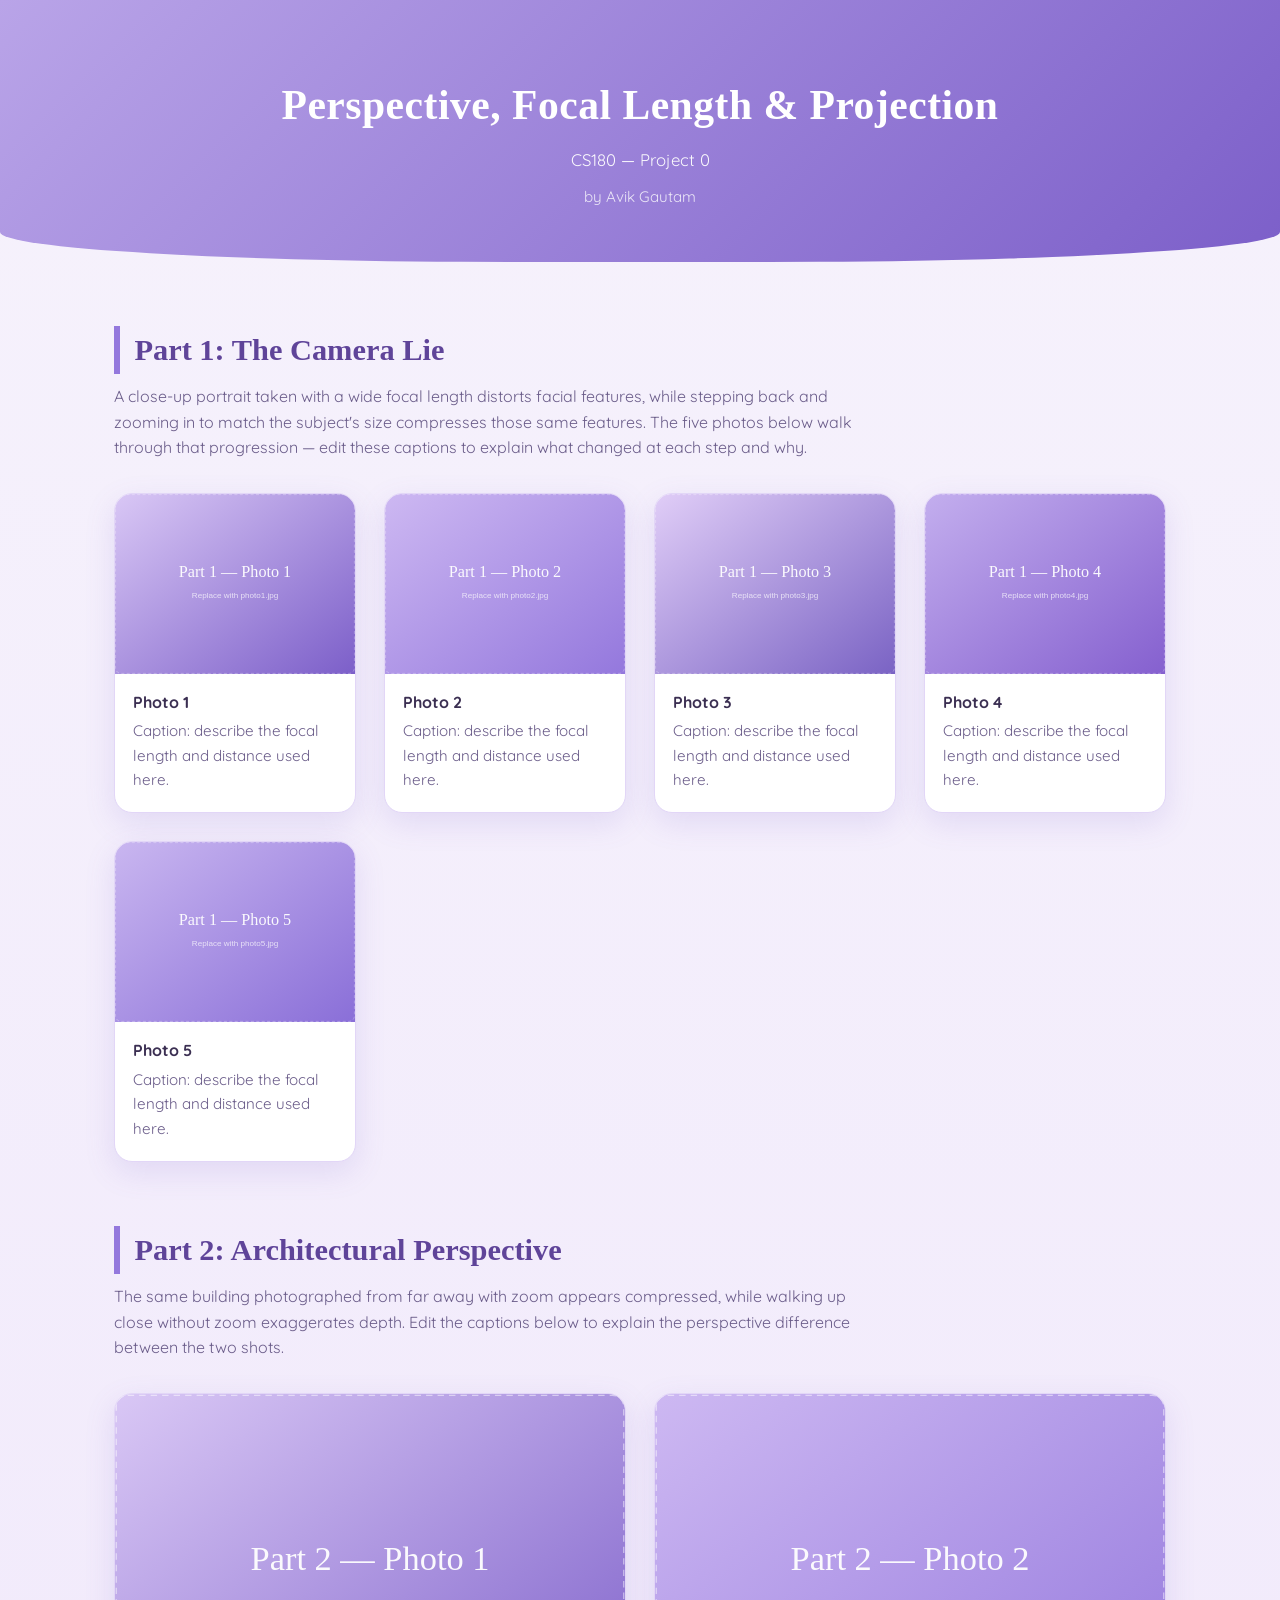
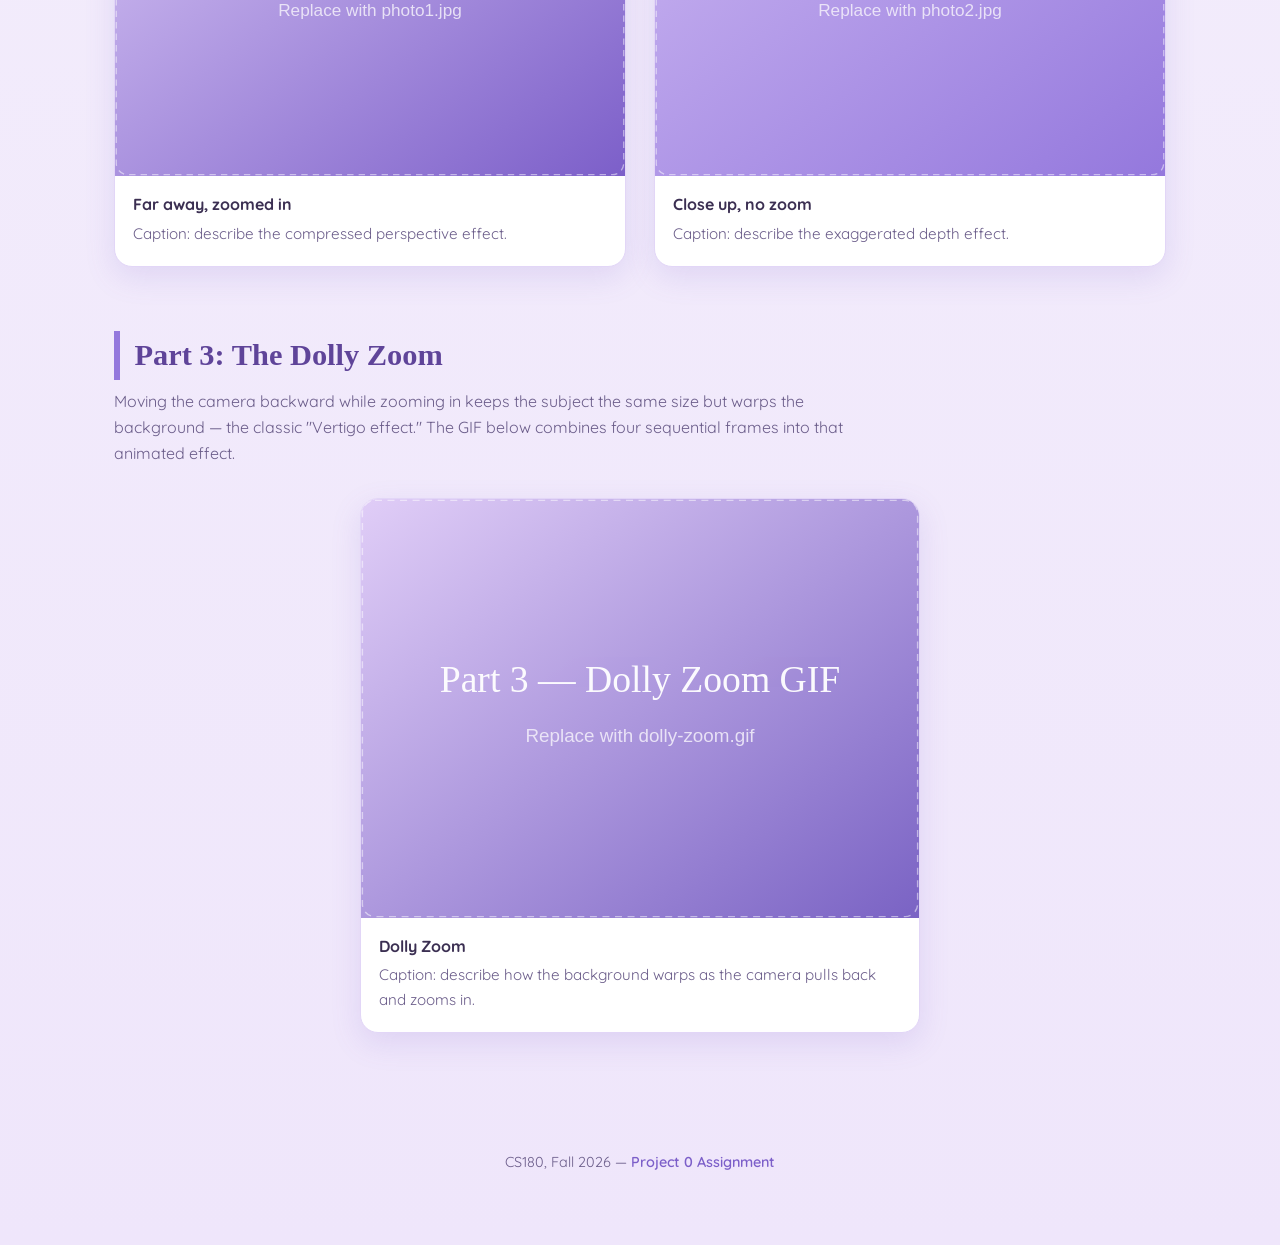
==== index.html @ c2c91c95 "Add CS180 Project 0 site with lavender-themed layout Builds the Project 0 page (selfie comparison, a" ====
<!DOCTYPE html>
<html lang="en">
<head>
  <meta charset="UTF-8" />
  <meta name="viewport" content="width=device-width, initial-scale=1.0" />
  <title>CS180 Project 0 — Perspective &amp; Camera Effects</title>
  <link rel="preconnect" href="https://fonts.googleapis.com" />
  <link rel="preconnect" href="https://fonts.gstatic.com" crossorigin />
  <link href="https://fonts.googleapis.com/css2?family=Quicksand:wght@400;500;600;700&display=swap" rel="stylesheet" />
  <link rel="stylesheet" href="css/style.css" />
</head>
<body>

  <header class="site-header">
    <h1>Perspective, Focal Length &amp; Projection</h1>
    <p>CS180 — Project 0</p>
    <p class="byline">by Avik Gautam</p>
  </header>

  <main>

    <section class="part-section" id="part1">
      <h2>Part 1: The Camera Lie</h2>
      <p class="part-intro">
        A close-up portrait taken with a wide focal length distorts facial features,
        while stepping back and zooming in to match the subject's size compresses
        those same features. The five photos below walk through that progression —
        edit these captions to explain what changed at each step and why.
      </p>
      <div class="gallery">
        <figure>
          <img src="images/part1/photo1.svg" alt="Part 1 photo 1 placeholder" />
          <figcaption><strong>Photo 1</strong>Caption: describe the focal length and distance used here.</figcaption>
        </figure>
        <figure>
          <img src="images/part1/photo2.svg" alt="Part 1 photo 2 placeholder" />
          <figcaption><strong>Photo 2</strong>Caption: describe the focal length and distance used here.</figcaption>
        </figure>
        <figure>
          <img src="images/part1/photo3.svg" alt="Part 1 photo 3 placeholder" />
          <figcaption><strong>Photo 3</strong>Caption: describe the focal length and distance used here.</figcaption>
        </figure>
        <figure>
          <img src="images/part1/photo4.svg" alt="Part 1 photo 4 placeholder" />
          <figcaption><strong>Photo 4</strong>Caption: describe the focal length and distance used here.</figcaption>
        </figure>
        <figure>
          <img src="images/part1/photo5.svg" alt="Part 1 photo 5 placeholder" />
          <figcaption><strong>Photo 5</strong>Caption: describe the focal length and distance used here.</figcaption>
        </figure>
      </div>
    </section>

    <section class="part-section" id="part2">
      <h2>Part 2: Architectural Perspective</h2>
      <p class="part-intro">
        The same building photographed from far away with zoom appears compressed,
        while walking up close without zoom exaggerates depth. Edit the captions
        below to explain the perspective difference between the two shots.
      </p>
      <div class="gallery two-up">
        <figure>
          <img src="images/part2/photo1.svg" alt="Part 2 photo 1 placeholder" />
          <figcaption><strong>Far away, zoomed in</strong>Caption: describe the compressed perspective effect.</figcaption>
        </figure>
        <figure>
          <img src="images/part2/photo2.svg" alt="Part 2 photo 2 placeholder" />
          <figcaption><strong>Close up, no zoom</strong>Caption: describe the exaggerated depth effect.</figcaption>
        </figure>
      </div>
    </section>

    <section class="part-section" id="part3">
      <h2>Part 3: The Dolly Zoom</h2>
      <p class="part-intro">
        Moving the camera backward while zooming in keeps the subject the same
        size but warps the background — the classic "Vertigo effect." The GIF
        below combines four sequential frames into that animated effect.
      </p>
      <div class="gallery single">
        <figure>
          <img src="images/part3/dolly-zoom-placeholder.svg" alt="Part 3 dolly zoom GIF placeholder" />
          <figcaption><strong>Dolly Zoom</strong>Caption: describe how the background warps as the camera pulls back and zooms in.</figcaption>
        </figure>
      </div>
    </section>

  </main>

  <footer class="site-footer">
    <p>CS180, Fall 2026 — <a href="https://cal-cs180.github.io/fa26/hw/proj0/index.html">Project 0 Assignment</a></p>
  </footer>

</body>
</html>
---- css/style.css ----
:root {
  --bg: #f6f2fc;
  --bg-alt: #efe6fb;
  --card: #ffffff;
  --ink: #3b2f52;
  --ink-soft: #6b5d8a;
  --lavender: #b9a4e8;
  --lavender-deep: #7c5fc9;
  --lavender-darker: #5f4499;
  --accent: #9478dd;
  --border: #e2d6f7;
  --shadow: 0 10px 30px rgba(124, 95, 201, 0.15);
}

* {
  box-sizing: border-box;
}

body {
  margin: 0;
  font-family: "Quicksand", "Trebuchet MS", sans-serif;
  color: var(--ink);
  background: linear-gradient(180deg, var(--bg) 0%, var(--bg-alt) 100%);
  line-height: 1.6;
}

.site-header {
  text-align: center;
  padding: 4.5rem 1.5rem 3rem;
  background: linear-gradient(135deg, var(--lavender) 0%, var(--lavender-deep) 100%);
  color: #fff;
  border-bottom-left-radius: 40% 30px;
  border-bottom-right-radius: 40% 30px;
}

.site-header h1 {
  font-family: "Georgia", serif;
  font-size: 2.6rem;
  margin: 0 0 0.5rem;
  letter-spacing: 0.5px;
}

.site-header p {
  margin: 0.25rem 0;
  font-size: 1.05rem;
  opacity: 0.95;
}

.site-header .byline {
  font-size: 0.95rem;
  opacity: 0.8;
  margin-top: 0.75rem;
}

main {
  max-width: 1100px;
  margin: 0 auto;
  padding: 0 1.5rem;
}

.part-section {
  margin: 4rem 0;
}

.part-section h2 {
  font-family: "Georgia", serif;
  font-size: 1.9rem;
  color: var(--lavender-darker);
  border-left: 6px solid var(--accent);
  padding-left: 0.9rem;
  margin-bottom: 0.4rem;
}

.part-intro {
  color: var(--ink-soft);
  max-width: 75ch;
  margin: 0.6rem 0 2rem;
}

.gallery {
  display: grid;
  grid-template-columns: repeat(auto-fit, minmax(240px, 1fr));
  gap: 1.75rem;
}

.gallery.two-up {
  grid-template-columns: repeat(2, 1fr);
}

.gallery.single {
  grid-template-columns: minmax(260px, 560px);
  justify-content: center;
}

figure {
  margin: 0;
  background: var(--card);
  border: 1px solid var(--border);
  border-radius: 18px;
  overflow: hidden;
  box-shadow: var(--shadow);
  transition: transform 0.25s ease, box-shadow 0.25s ease;
}

figure:hover {
  transform: translateY(-6px);
  box-shadow: 0 16px 34px rgba(124, 95, 201, 0.25);
}

figure img {
  display: block;
  width: 100%;
  aspect-ratio: 4 / 3;
  object-fit: cover;
  background: var(--bg-alt);
}

figcaption {
  padding: 1rem 1.1rem 1.25rem;
  font-size: 0.95rem;
  color: var(--ink-soft);
}

figcaption strong {
  display: block;
  color: var(--ink);
  font-size: 1rem;
  margin-bottom: 0.25rem;
}

.site-footer {
  text-align: center;
  padding: 2.5rem 1.5rem 3.5rem;
  color: var(--ink-soft);
  font-size: 0.9rem;
}

.site-footer a {
  color: var(--lavender-deep);
  font-weight: 600;
  text-decoration: none;
}

.site-footer a:hover {
  text-decoration: underline;
}

@media (max-width: 640px) {
  .gallery.two-up {
    grid-template-columns: 1fr;
  }
  .site-header h1 {
    font-size: 2rem;
  }
}
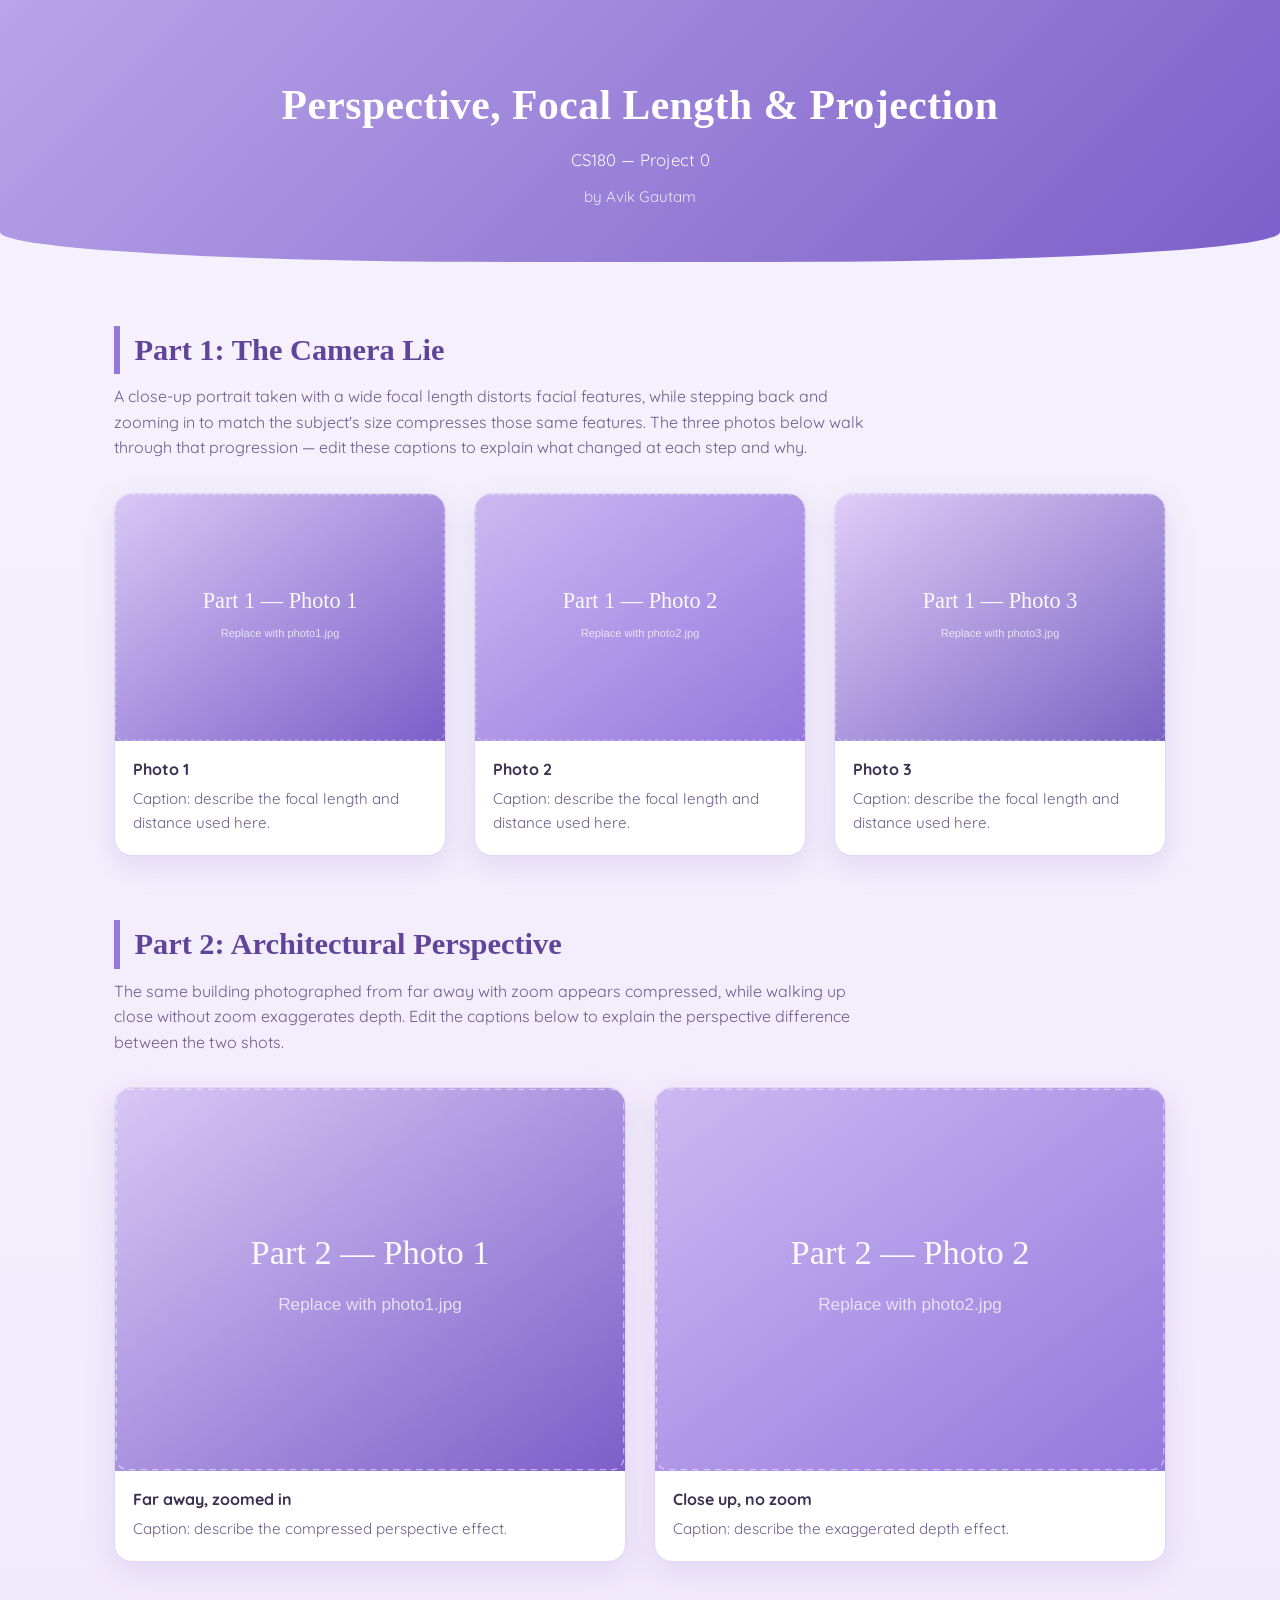
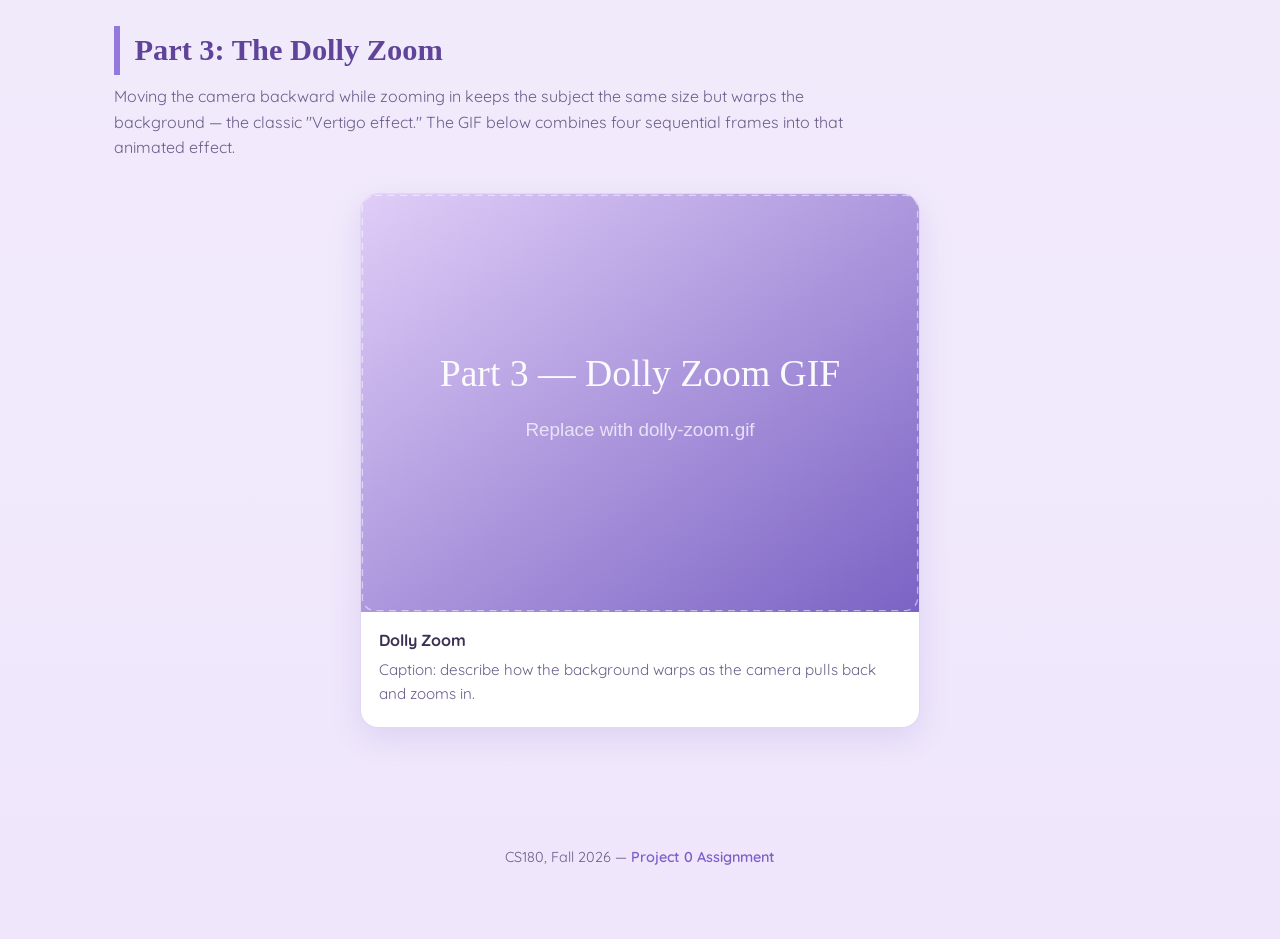
==== commit 7a474990: "Reduce Part 1 to 3 photos Co-Authored-By: Claude Sonnet 5 <noreply@anthropic.com> Claude-Session: ht" ====
--- a/index.html
+++ b/index.html
@@ -24,7 +24,7 @@
       <p class="part-intro">
         A close-up portrait taken with a wide focal length distorts facial features,
         while stepping back and zooming in to match the subject's size compresses
-        those same features. The five photos below walk through that progression —
+        those same features. The three photos below walk through that progression —
         edit these captions to explain what changed at each step and why.
       </p>
       <div class="gallery">
@@ -39,14 +39,6 @@
         <figure>
           <img src="images/part1/photo3.svg" alt="Part 1 photo 3 placeholder" />
           <figcaption><strong>Photo 3</strong>Caption: describe the focal length and distance used here.</figcaption>
-        </figure>
-        <figure>
-          <img src="images/part1/photo4.svg" alt="Part 1 photo 4 placeholder" />
-          <figcaption><strong>Photo 4</strong>Caption: describe the focal length and distance used here.</figcaption>
-        </figure>
-        <figure>
-          <img src="images/part1/photo5.svg" alt="Part 1 photo 5 placeholder" />
-          <figcaption><strong>Photo 5</strong>Caption: describe the focal length and distance used here.</figcaption>
         </figure>
       </div>
     </section>
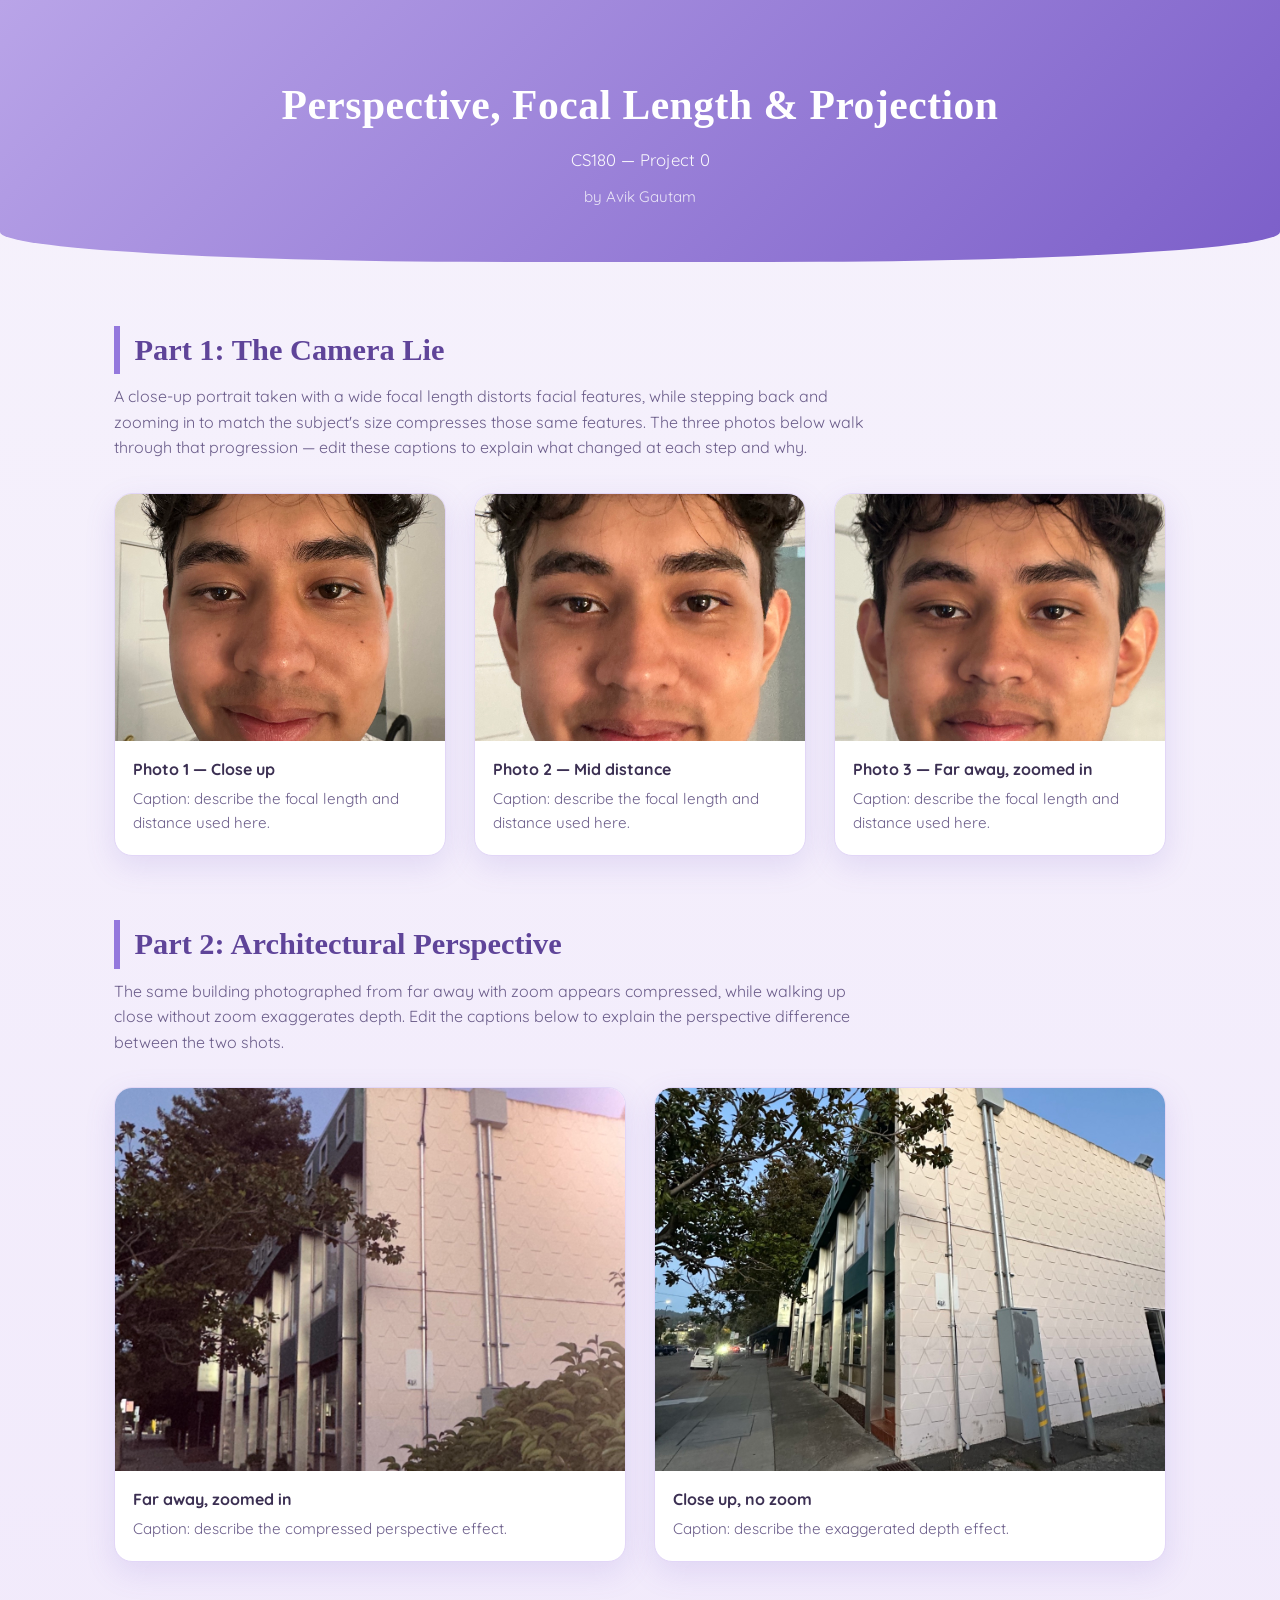
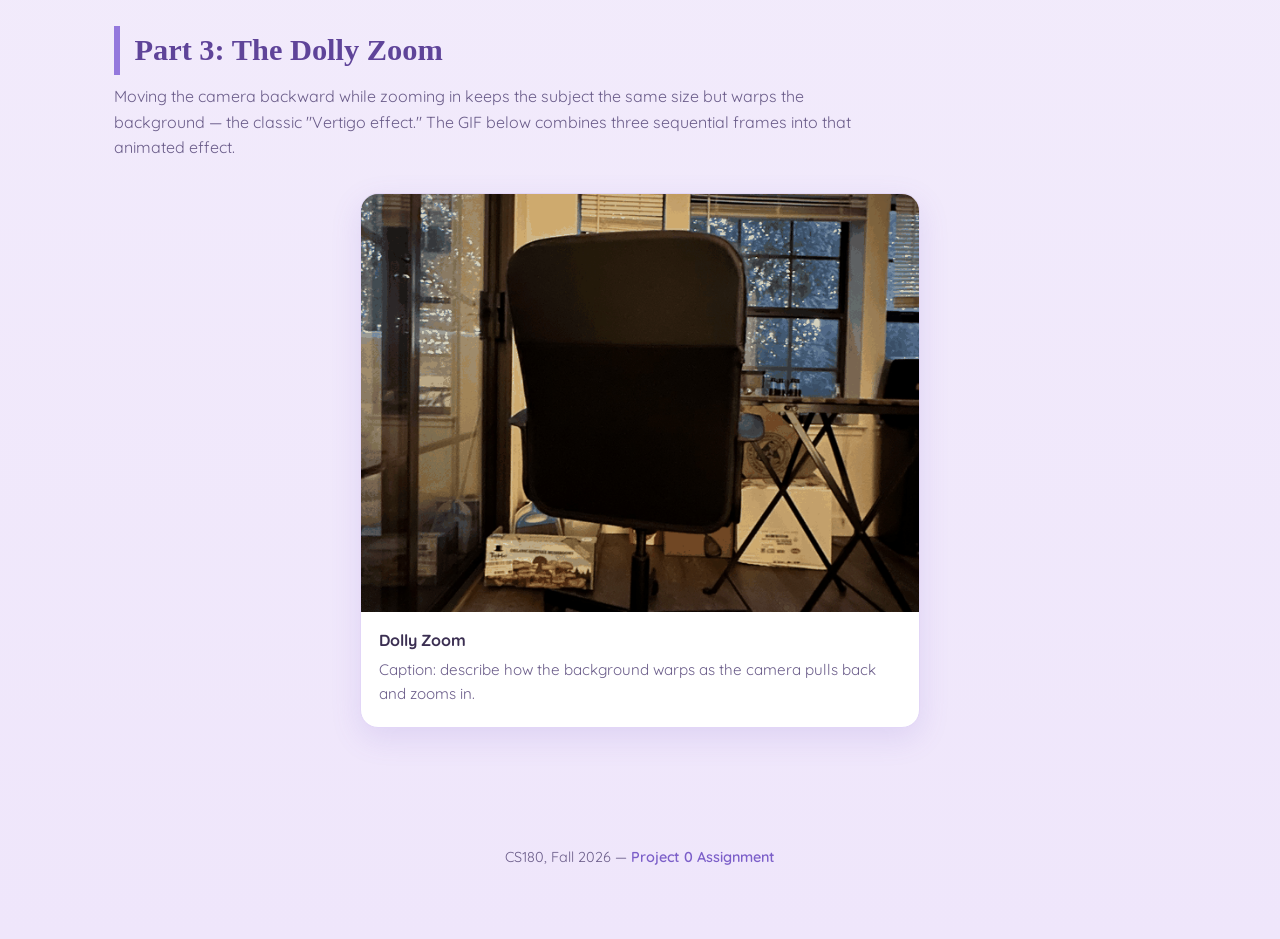
==== commit 12703ce6: "Replace placeholders with real photos and dolly-zoom GIF Photos converted from iPhone HEIC via sips " ====
--- a/index.html
+++ b/index.html
@@ -29,16 +29,16 @@
       </p>
       <div class="gallery">
         <figure>
-          <img src="images/part1/photo1.svg" alt="Part 1 photo 1 placeholder" />
-          <figcaption><strong>Photo 1</strong>Caption: describe the focal length and distance used here.</figcaption>
+          <img src="images/part1/photo1.jpg" alt="Close-up selfie-style portrait" />
+          <figcaption><strong>Photo 1 — Close up</strong>Caption: describe the focal length and distance used here.</figcaption>
         </figure>
         <figure>
-          <img src="images/part1/photo2.svg" alt="Part 1 photo 2 placeholder" />
-          <figcaption><strong>Photo 2</strong>Caption: describe the focal length and distance used here.</figcaption>
+          <img src="images/part1/photo2.jpg" alt="Mid-distance portrait" />
+          <figcaption><strong>Photo 2 — Mid distance</strong>Caption: describe the focal length and distance used here.</figcaption>
         </figure>
         <figure>
-          <img src="images/part1/photo3.svg" alt="Part 1 photo 3 placeholder" />
-          <figcaption><strong>Photo 3</strong>Caption: describe the focal length and distance used here.</figcaption>
+          <img src="images/part1/photo3.jpg" alt="Far portrait, zoomed in to match subject size" />
+          <figcaption><strong>Photo 3 — Far away, zoomed in</strong>Caption: describe the focal length and distance used here.</figcaption>
         </figure>
       </div>
     </section>
@@ -52,11 +52,11 @@
       </p>
       <div class="gallery two-up">
         <figure>
-          <img src="images/part2/photo1.svg" alt="Part 2 photo 1 placeholder" />
+          <img src="images/part2/photo1.jpg" alt="Building photographed from far away with zoom" />
           <figcaption><strong>Far away, zoomed in</strong>Caption: describe the compressed perspective effect.</figcaption>
         </figure>
         <figure>
-          <img src="images/part2/photo2.svg" alt="Part 2 photo 2 placeholder" />
+          <img src="images/part2/photo2.jpg" alt="Building photographed up close without zoom" />
           <figcaption><strong>Close up, no zoom</strong>Caption: describe the exaggerated depth effect.</figcaption>
         </figure>
       </div>
@@ -67,11 +67,11 @@
       <p class="part-intro">
         Moving the camera backward while zooming in keeps the subject the same
         size but warps the background — the classic "Vertigo effect." The GIF
-        below combines four sequential frames into that animated effect.
+        below combines three sequential frames into that animated effect.
       </p>
       <div class="gallery single">
         <figure>
-          <img src="images/part3/dolly-zoom-placeholder.svg" alt="Part 3 dolly zoom GIF placeholder" />
+          <img src="images/part3/dolly-zoom.gif" alt="Animated dolly zoom effect on subject" />
           <figcaption><strong>Dolly Zoom</strong>Caption: describe how the background warps as the camera pulls back and zooms in.</figcaption>
         </figure>
       </div>
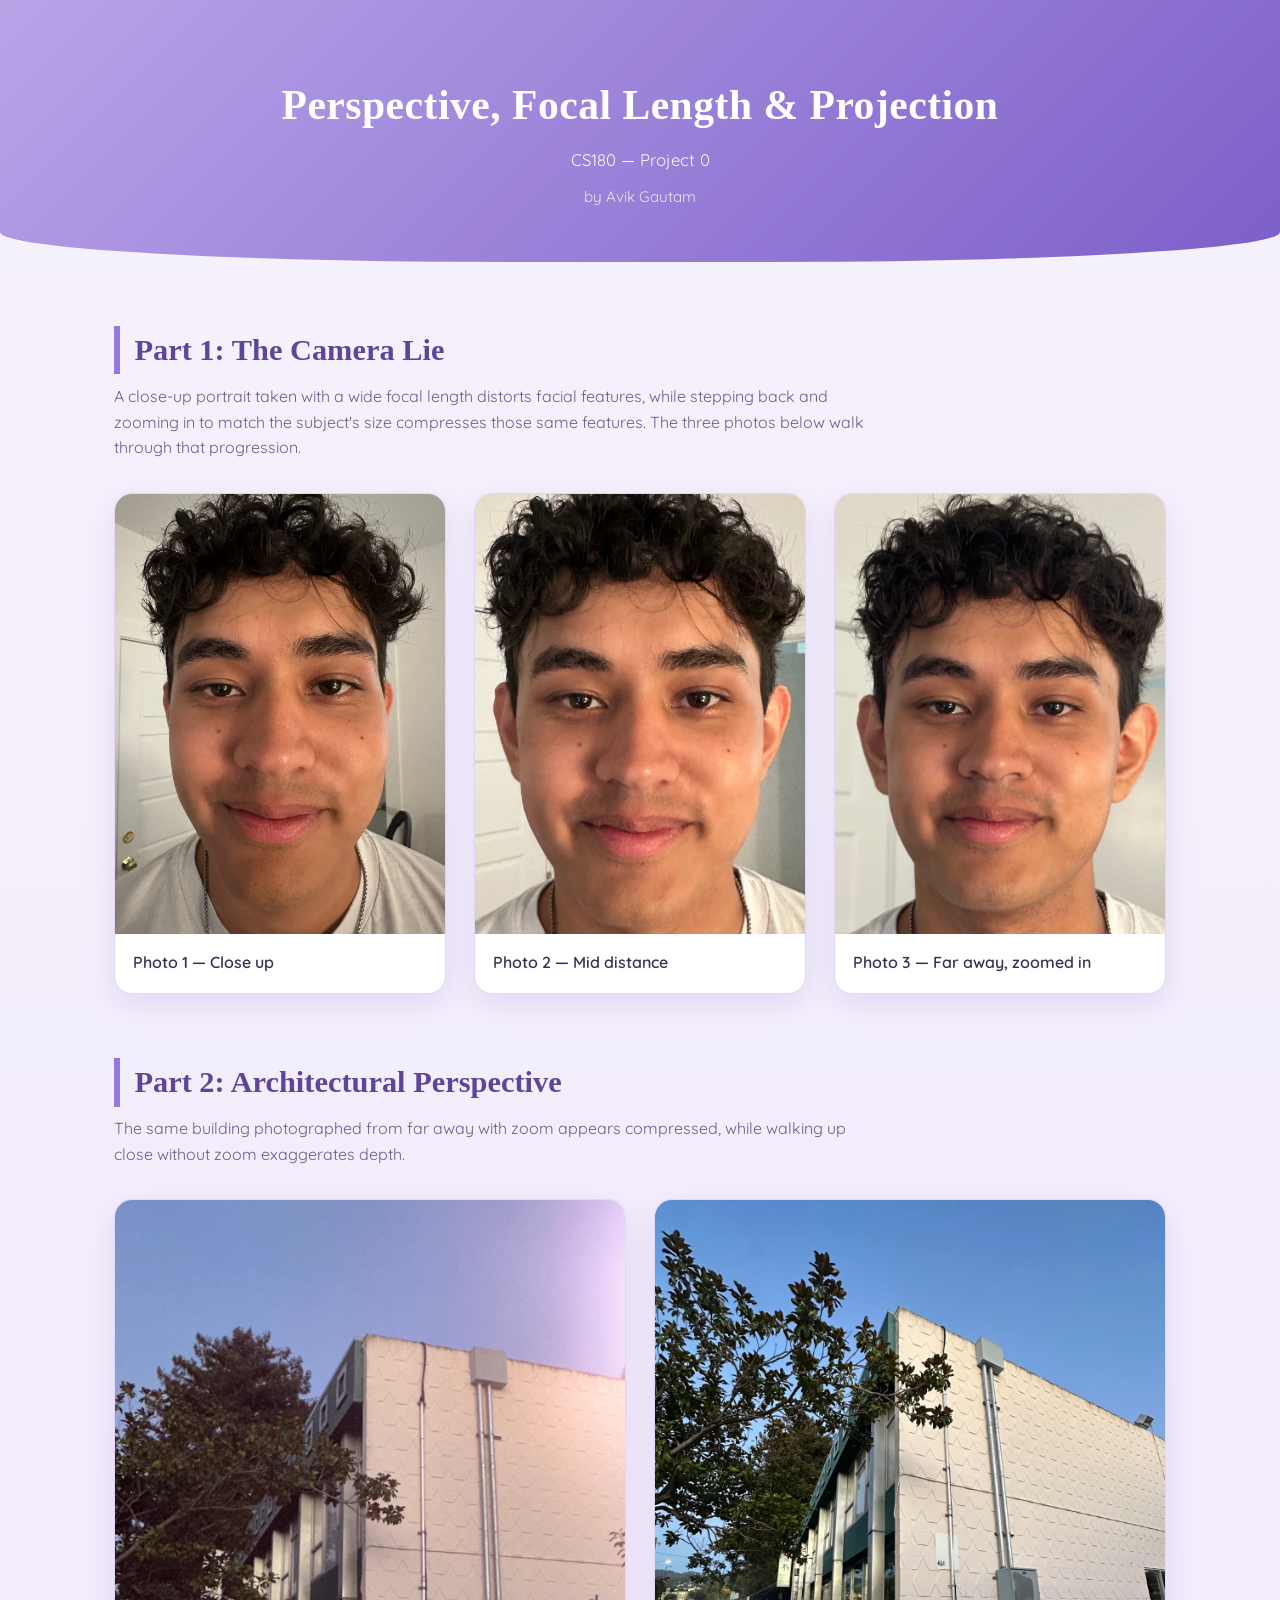
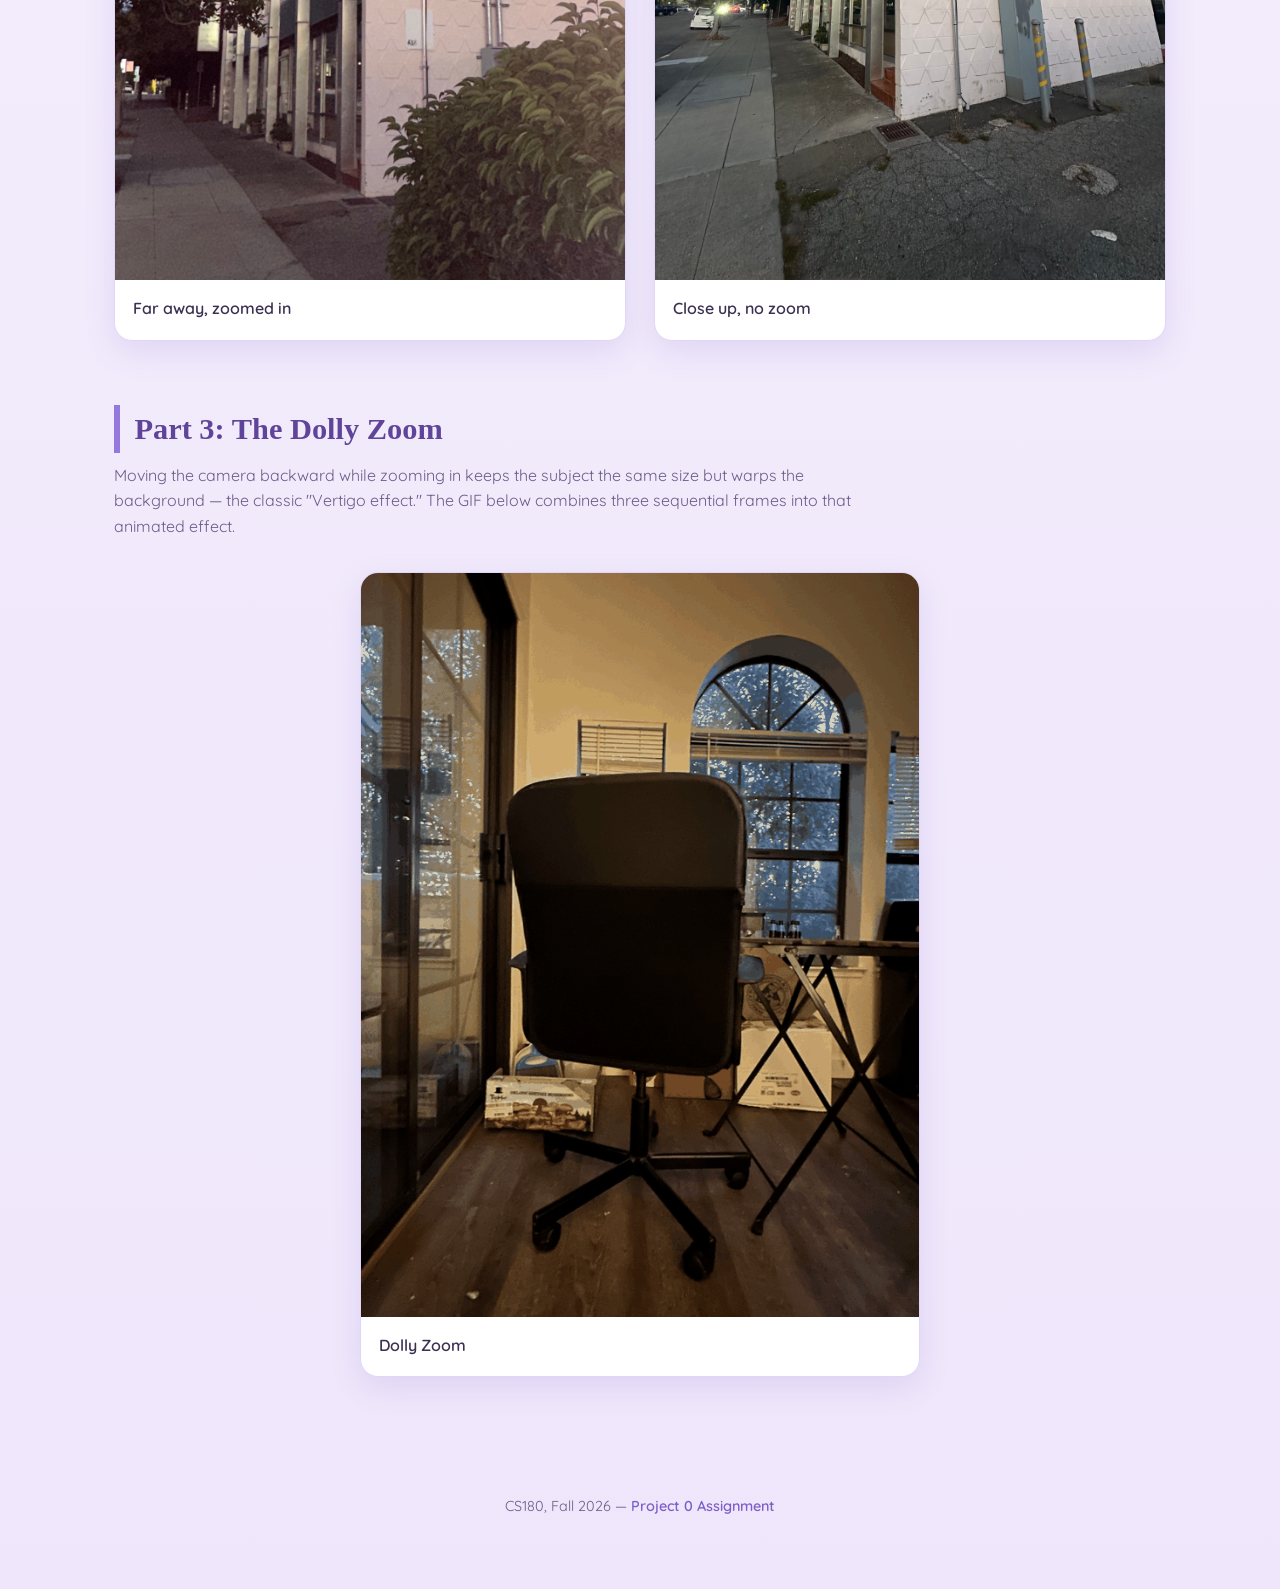
==== commit ab77980c: "Simplify captions to titles and fix photo aspect ratio Photo boxes were forcing a 4:3 landscape crop" ====
--- a/index.html
+++ b/index.html
@@ -24,21 +24,20 @@
       <p class="part-intro">
         A close-up portrait taken with a wide focal length distorts facial features,
         while stepping back and zooming in to match the subject's size compresses
-        those same features. The three photos below walk through that progression —
-        edit these captions to explain what changed at each step and why.
+        those same features. The three photos below walk through that progression.
       </p>
       <div class="gallery">
         <figure>
           <img src="images/part1/photo1.jpg" alt="Close-up selfie-style portrait" />
-          <figcaption><strong>Photo 1 — Close up</strong>Caption: describe the focal length and distance used here.</figcaption>
+          <figcaption>Photo 1 — Close up</figcaption>
         </figure>
         <figure>
           <img src="images/part1/photo2.jpg" alt="Mid-distance portrait" />
-          <figcaption><strong>Photo 2 — Mid distance</strong>Caption: describe the focal length and distance used here.</figcaption>
+          <figcaption>Photo 2 — Mid distance</figcaption>
         </figure>
         <figure>
           <img src="images/part1/photo3.jpg" alt="Far portrait, zoomed in to match subject size" />
-          <figcaption><strong>Photo 3 — Far away, zoomed in</strong>Caption: describe the focal length and distance used here.</figcaption>
+          <figcaption>Photo 3 — Far away, zoomed in</figcaption>
         </figure>
       </div>
     </section>
@@ -47,17 +46,16 @@
       <h2>Part 2: Architectural Perspective</h2>
       <p class="part-intro">
         The same building photographed from far away with zoom appears compressed,
-        while walking up close without zoom exaggerates depth. Edit the captions
-        below to explain the perspective difference between the two shots.
+        while walking up close without zoom exaggerates depth.
       </p>
       <div class="gallery two-up">
         <figure>
           <img src="images/part2/photo1.jpg" alt="Building photographed from far away with zoom" />
-          <figcaption><strong>Far away, zoomed in</strong>Caption: describe the compressed perspective effect.</figcaption>
+          <figcaption>Far away, zoomed in</figcaption>
         </figure>
         <figure>
           <img src="images/part2/photo2.jpg" alt="Building photographed up close without zoom" />
-          <figcaption><strong>Close up, no zoom</strong>Caption: describe the exaggerated depth effect.</figcaption>
+          <figcaption>Close up, no zoom</figcaption>
         </figure>
       </div>
     </section>
@@ -72,7 +70,7 @@
       <div class="gallery single">
         <figure>
           <img src="images/part3/dolly-zoom.gif" alt="Animated dolly zoom effect on subject" />
-          <figcaption><strong>Dolly Zoom</strong>Caption: describe how the background warps as the camera pulls back and zooms in.</figcaption>
+          <figcaption>Dolly Zoom</figcaption>
         </figure>
       </div>
     </section>
--- a/css/style.css
+++ b/css/style.css
@@ -110,22 +110,16 @@
 figure img {
   display: block;
   width: 100%;
-  aspect-ratio: 4 / 3;
+  aspect-ratio: 3 / 4;
   object-fit: cover;
   background: var(--bg-alt);
 }
 
 figcaption {
-  padding: 1rem 1.1rem 1.25rem;
-  font-size: 0.95rem;
-  color: var(--ink-soft);
-}
-
-figcaption strong {
-  display: block;
+  padding: 1rem 1.1rem 1.1rem;
+  font-size: 1rem;
+  font-weight: 600;
   color: var(--ink);
-  font-size: 1rem;
-  margin-bottom: 0.25rem;
 }
 
 .site-footer {
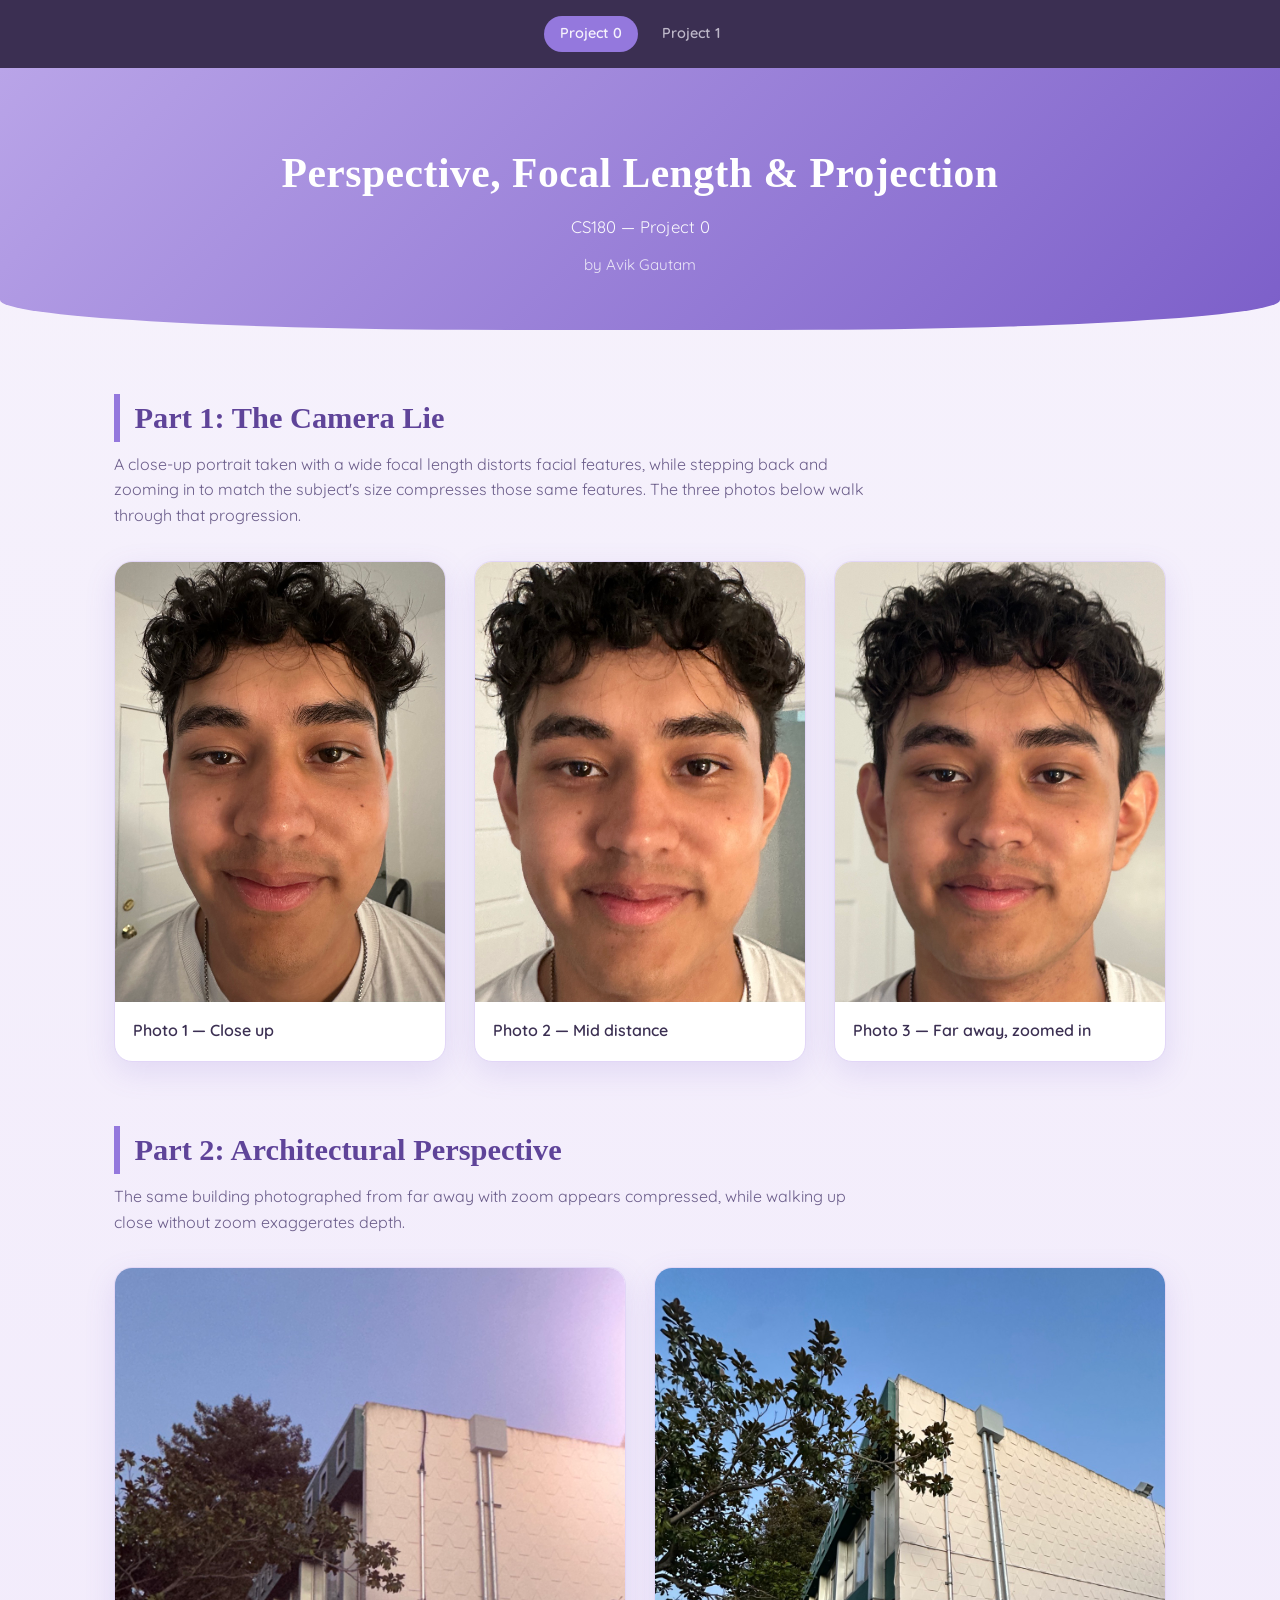
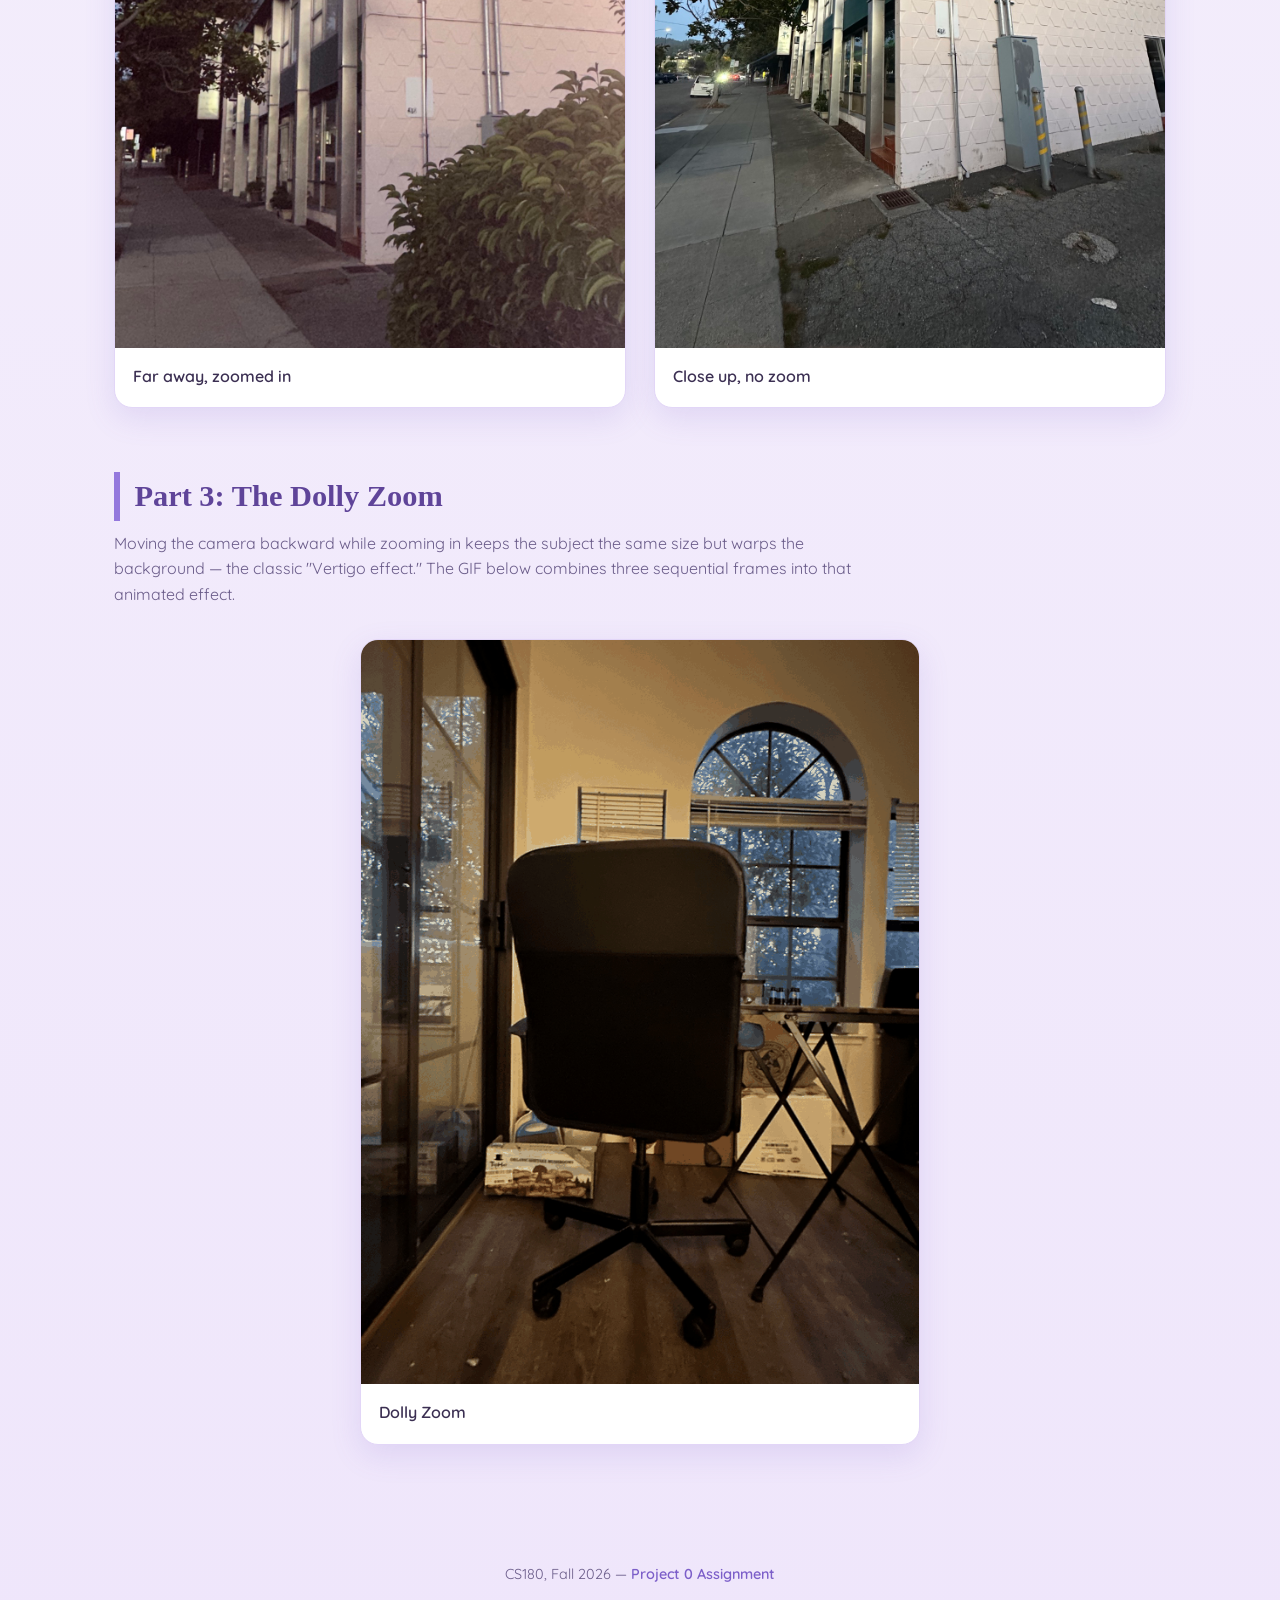
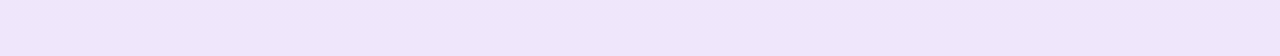
==== commit fbb8c62a: "Project 1 code done" ====
--- a/index.html
+++ b/index.html
@@ -7,9 +7,14 @@
   <link rel="preconnect" href="https://fonts.googleapis.com" />
   <link rel="preconnect" href="https://fonts.gstatic.com" crossorigin />
   <link href="https://fonts.googleapis.com/css2?family=Quicksand:wght@400;500;600;700&display=swap" rel="stylesheet" />
-  <link rel="stylesheet" href="css/style.css" />
+  <link rel="stylesheet" href="css/style.css?v=3" />
 </head>
 <body>
+
+  <nav class="site-nav">
+    <a href="index.html" class="current">Project 0</a>
+    <a href="proj1/index.html">Project 1</a>
+  </nav>
 
   <header class="site-header">
     <h1>Perspective, Focal Length &amp; Projection</h1>
--- a/css/style.css
+++ b/css/style.css
@@ -24,6 +24,36 @@
   line-height: 1.6;
 }
 
+.site-nav {
+  display: flex;
+  justify-content: center;
+  gap: 0.5rem;
+  flex-wrap: wrap;
+  padding: 1rem 1.5rem;
+  background: var(--ink);
+}
+
+.site-nav a {
+  color: #f6f2fc;
+  text-decoration: none;
+  font-weight: 600;
+  font-size: 0.9rem;
+  padding: 0.4rem 1rem;
+  border-radius: 999px;
+  opacity: 0.7;
+  transition: opacity 0.2s ease, background 0.2s ease;
+}
+
+.site-nav a:hover {
+  opacity: 1;
+  background: rgba(246, 242, 252, 0.1);
+}
+
+.site-nav a.current {
+  opacity: 1;
+  background: var(--accent);
+}
+
 .site-header {
   text-align: center;
   padding: 4.5rem 1.5rem 3rem;
@@ -147,3 +177,65 @@
     font-size: 2rem;
   }
 }
+
+/* --- proj1: full (uncropped) result images, offsets table, code blocks --- */
+
+.gallery.full-image img {
+  aspect-ratio: auto;
+  object-fit: contain;
+}
+
+.gallery.three-up {
+  grid-template-columns: repeat(3, 1fr);
+}
+
+table.offsets {
+  width: 100%;
+  border-collapse: collapse;
+  margin: 1.5rem 0 2.5rem;
+  background: var(--card);
+  border: 1px solid var(--border);
+  border-radius: 12px;
+  overflow: hidden;
+  box-shadow: var(--shadow);
+}
+
+table.offsets th,
+table.offsets td {
+  padding: 0.7rem 1rem;
+  text-align: left;
+  border-bottom: 1px solid var(--border);
+}
+
+table.offsets th {
+  background: var(--bg-alt);
+  color: var(--lavender-darker);
+  font-weight: 700;
+}
+
+table.offsets tr:last-child td {
+  border-bottom: none;
+}
+
+pre.code-block {
+  background: var(--ink);
+  color: #f6f2fc;
+  padding: 1.2rem 1.4rem;
+  border-radius: 14px;
+  overflow-x: auto;
+  font-size: 0.85rem;
+  line-height: 1.5;
+  box-shadow: var(--shadow);
+}
+
+.todo-note {
+  color: var(--accent);
+  font-style: italic;
+  font-size: 0.9rem;
+}
+
+@media (max-width: 640px) {
+  .gallery.three-up {
+    grid-template-columns: 1fr;
+  }
+}
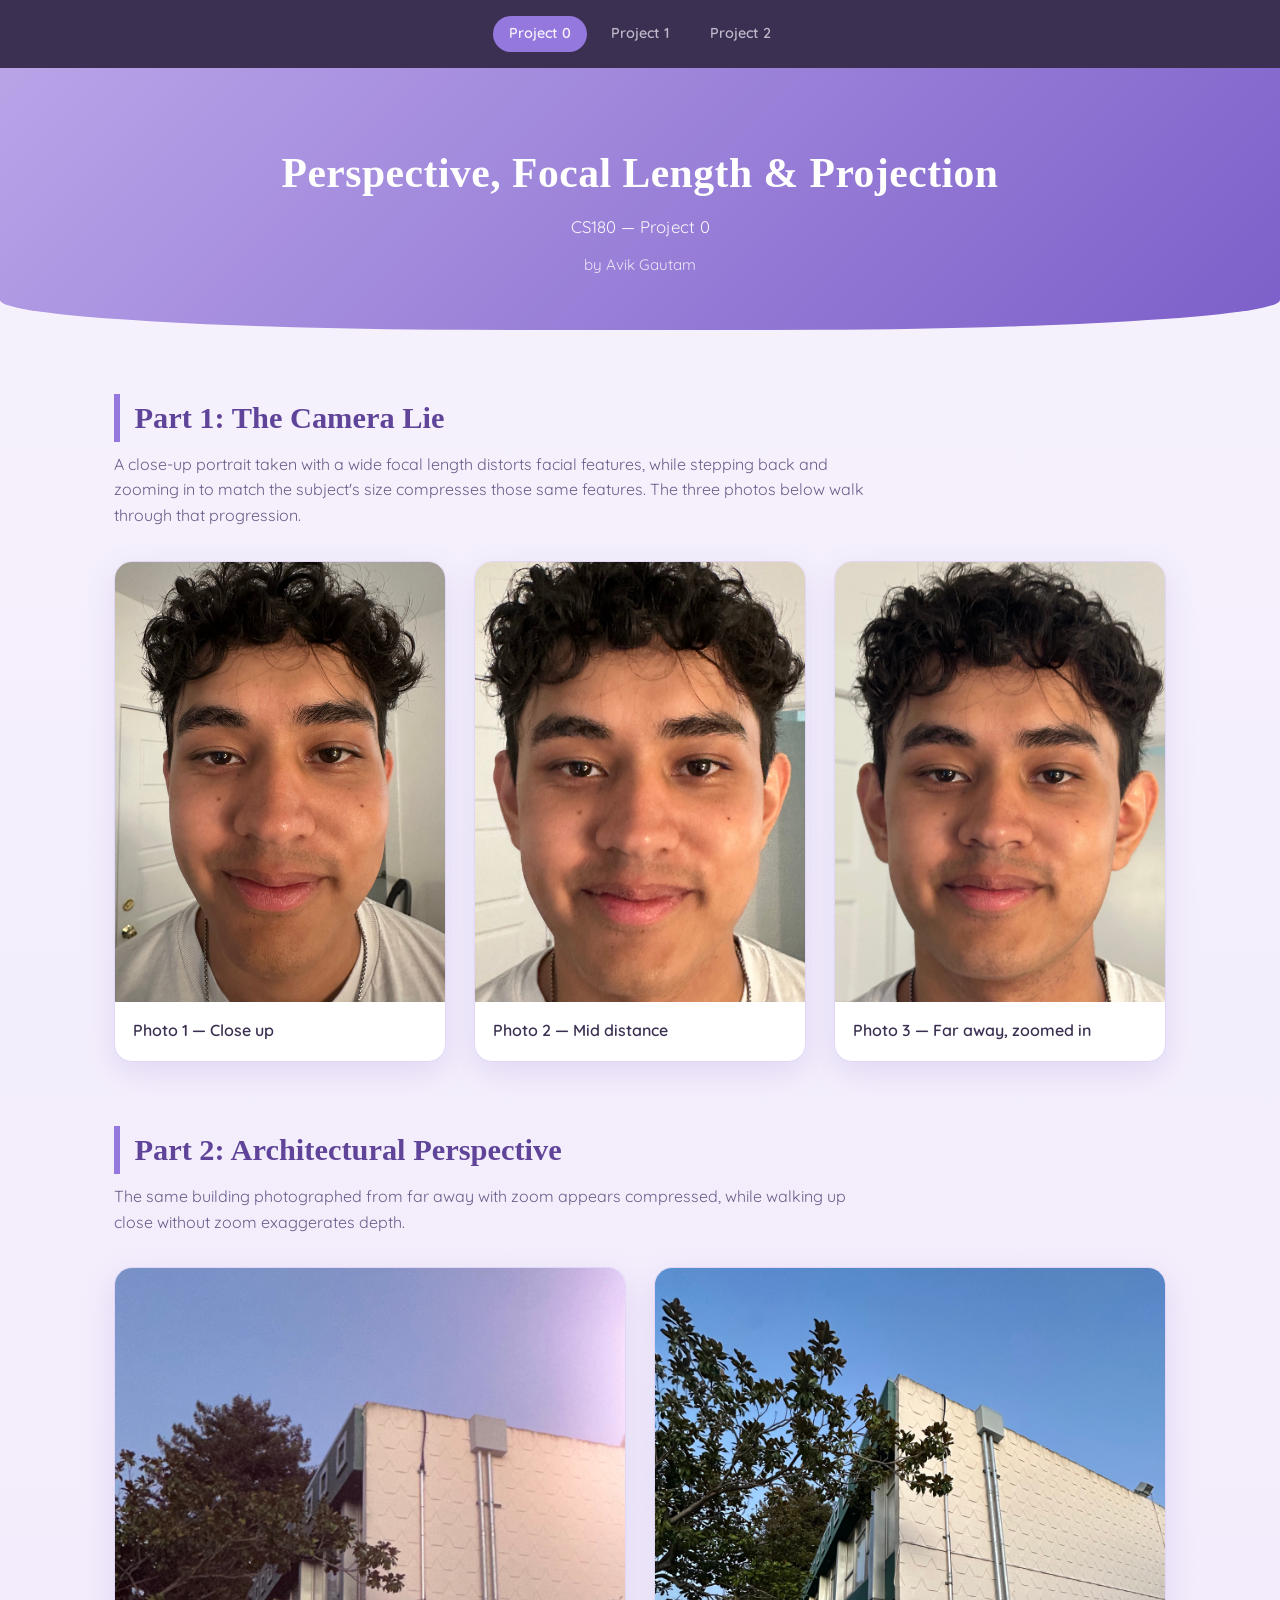
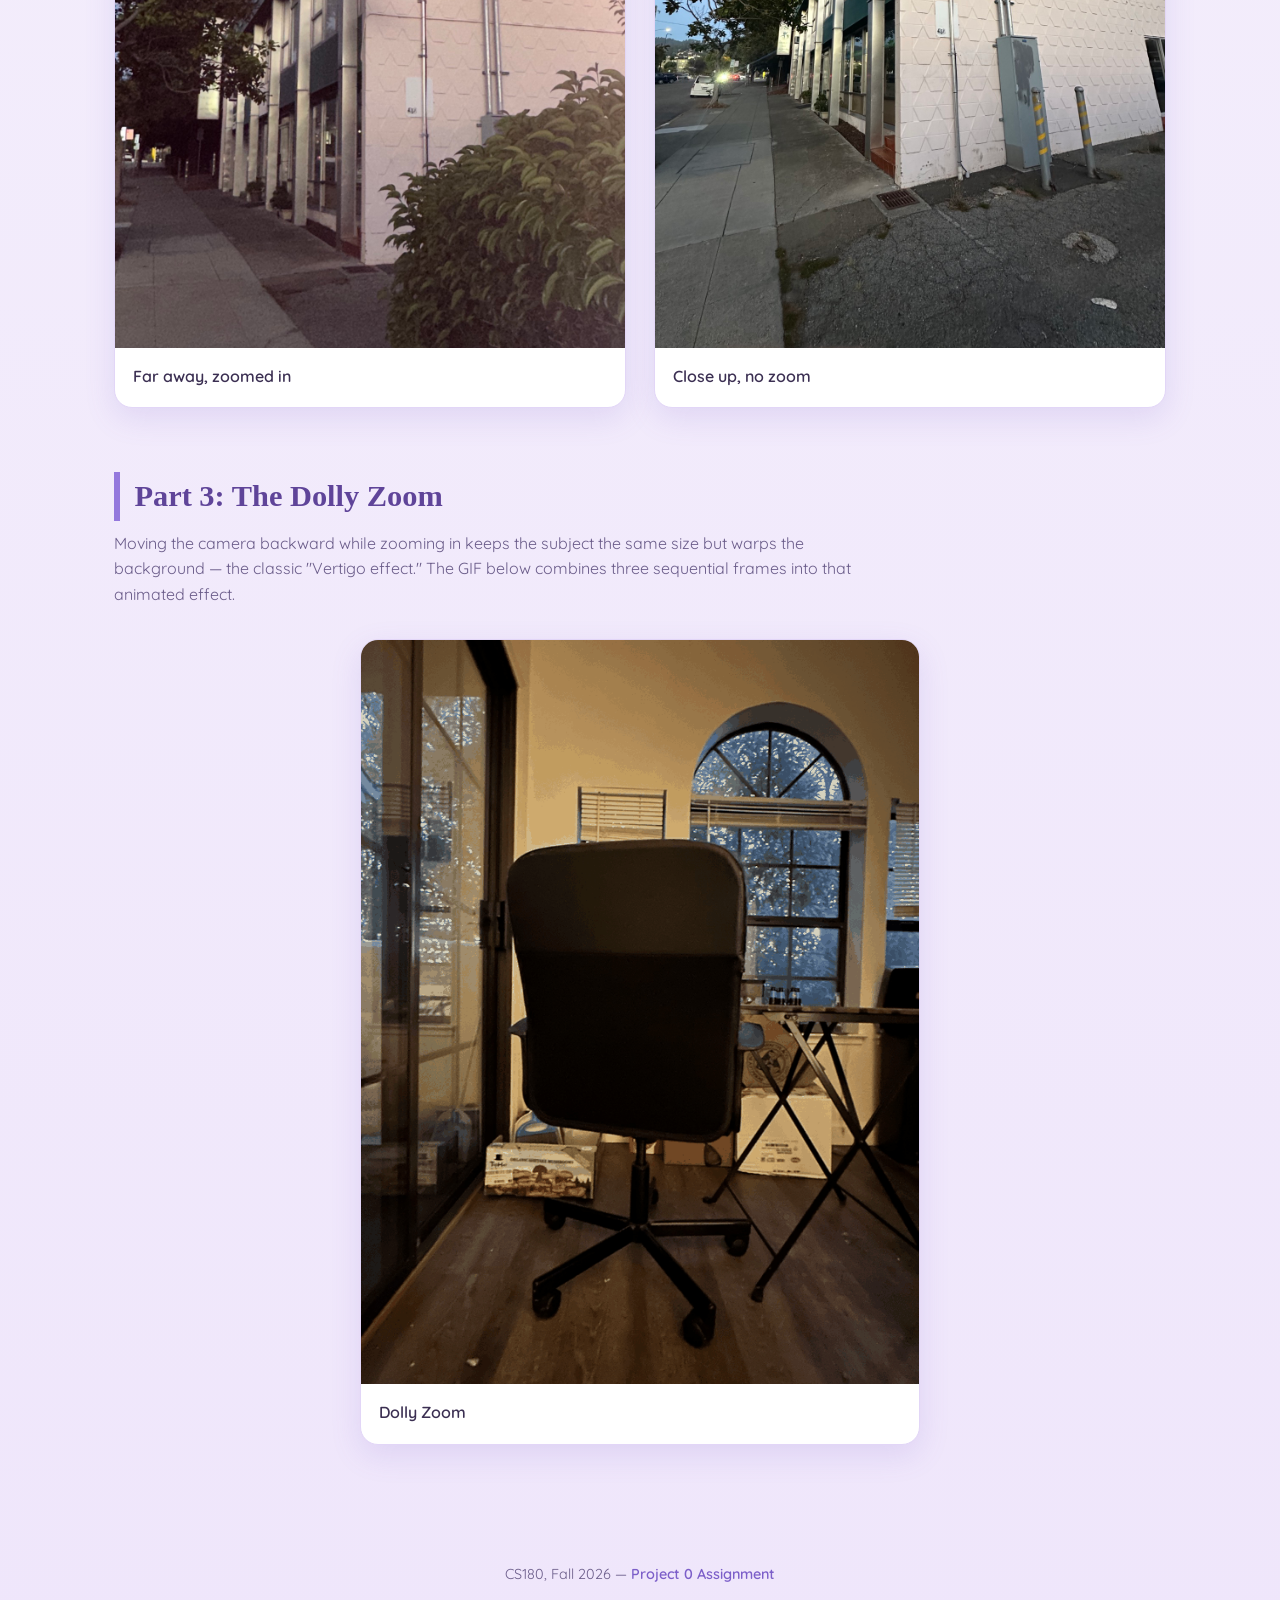
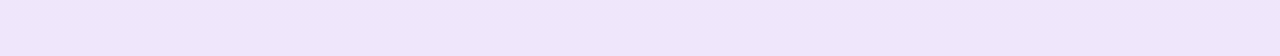
==== commit a03cff9f: "proj2 setup + 1.1 code" ====
--- a/index.html
+++ b/index.html
@@ -14,6 +14,7 @@
   <nav class="site-nav">
     <a href="index.html" class="current">Project 0</a>
     <a href="proj1/index.html">Project 1</a>
+    <a href="proj2/index.html">Project 2</a>
   </nav>
 
   <header class="site-header">
--- a/css/style.css
+++ b/css/style.css
@@ -239,3 +239,21 @@
     grid-template-columns: 1fr;
   }
 }
+
+/* --- proj2: subsection headers, inline code --- */
+
+.part-section h3 {
+  font-family: "Georgia", serif;
+  font-size: 1.3rem;
+  color: var(--lavender-deep);
+  margin: 2.5rem 0 0.2rem;
+}
+
+.part-intro code,
+.part-section h3 code {
+  font-size: 0.9em;
+  background: var(--bg-alt);
+  color: var(--lavender-darker);
+  padding: 0.1em 0.35em;
+  border-radius: 6px;
+}
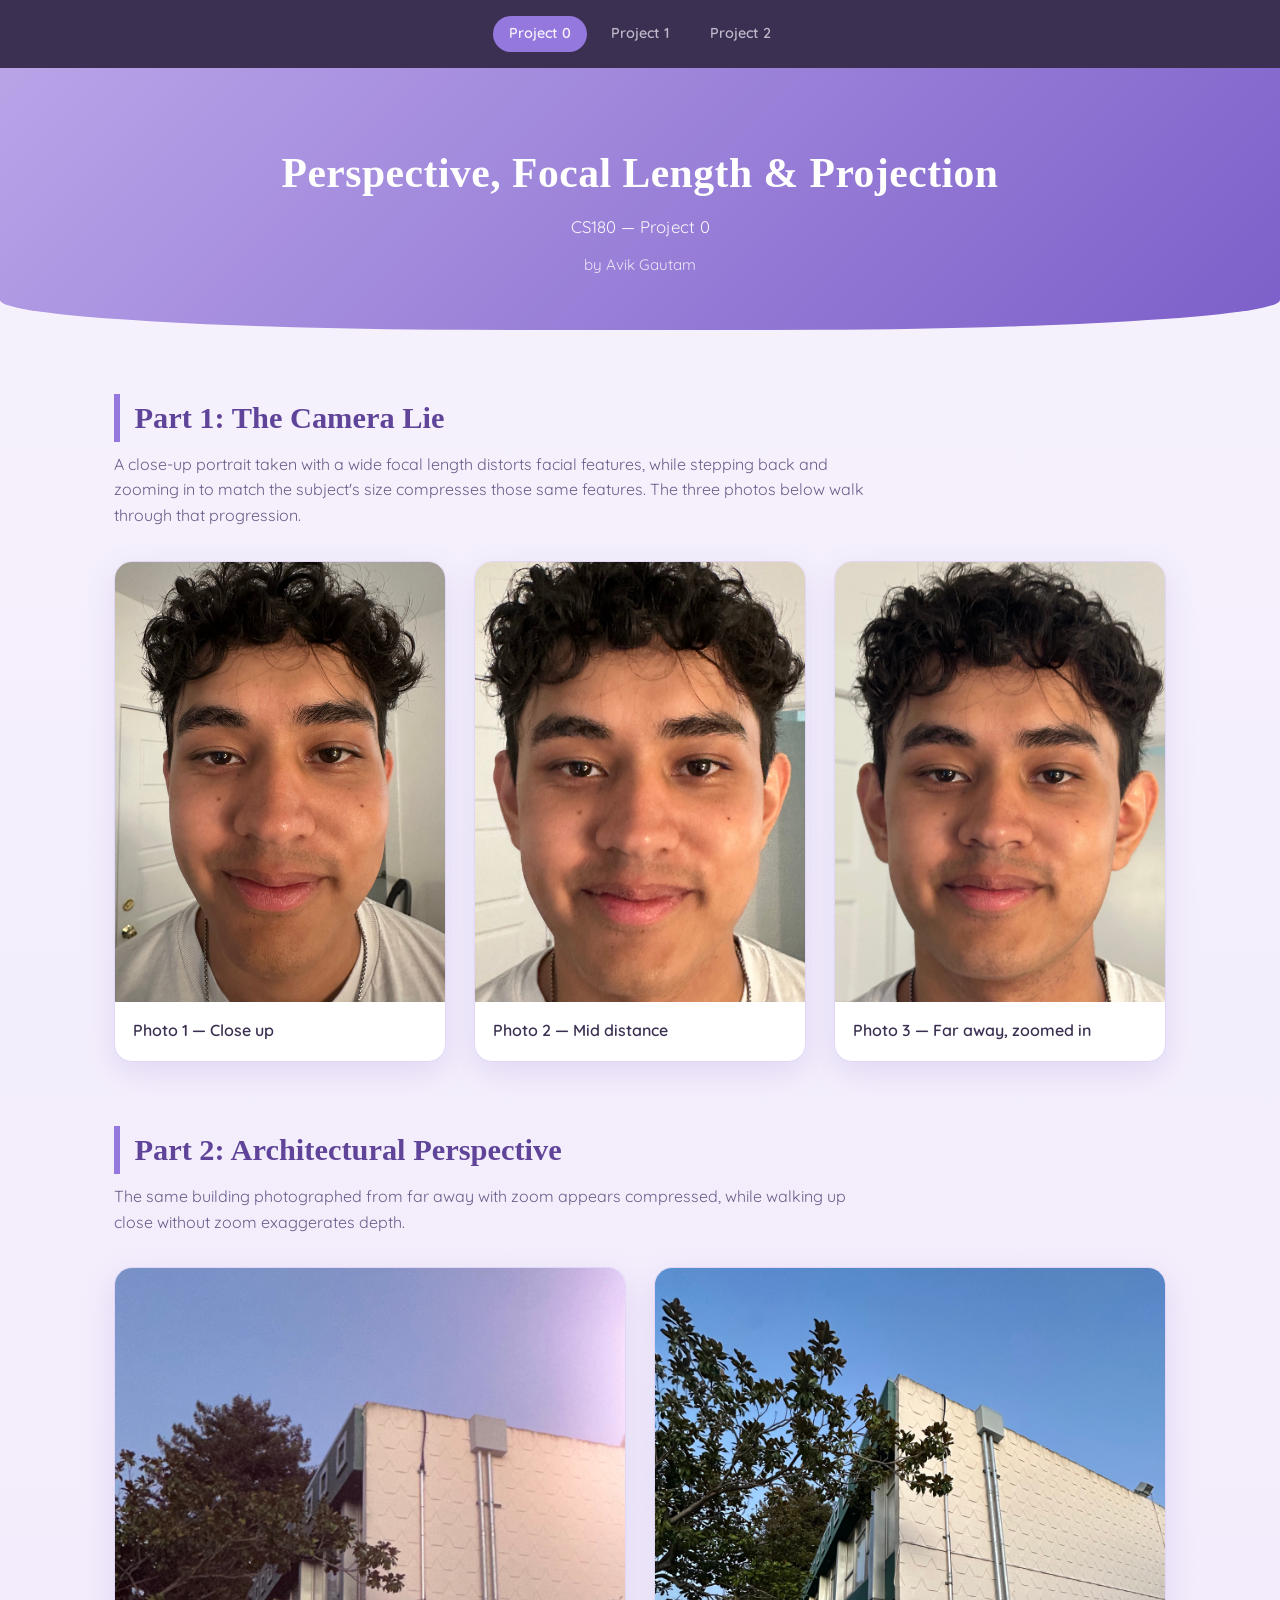
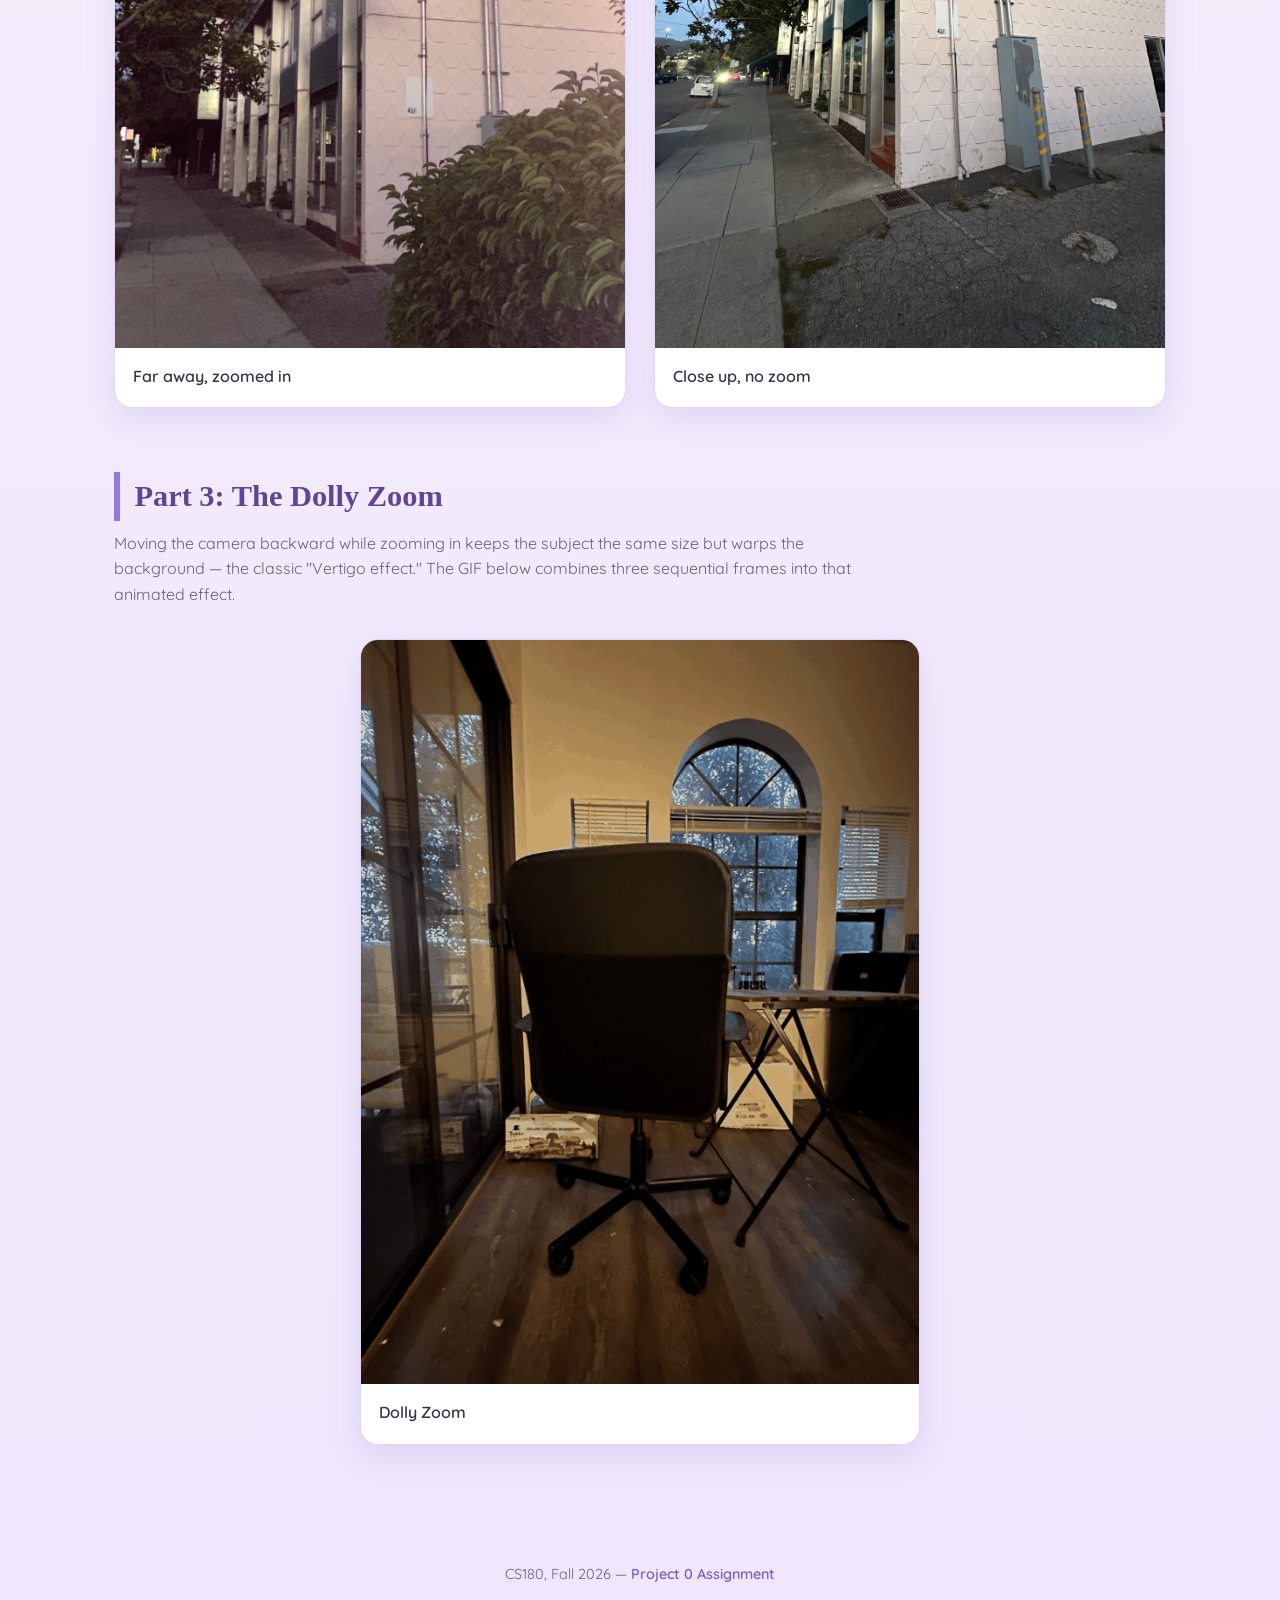
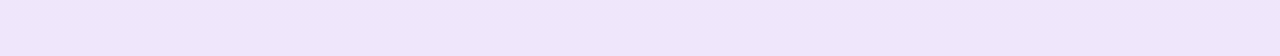
==== commit 650b666a: "Finished the project" ====
--- a/index.html
+++ b/index.html
@@ -7,7 +7,7 @@
   <link rel="preconnect" href="https://fonts.googleapis.com" />
   <link rel="preconnect" href="https://fonts.gstatic.com" crossorigin />
   <link href="https://fonts.googleapis.com/css2?family=Quicksand:wght@400;500;600;700&display=swap" rel="stylesheet" />
-  <link rel="stylesheet" href="css/style.css?v=3" />
+  <link rel="stylesheet" href="css/style.css?v=5" />
 </head>
 <body>
 
@@ -87,5 +87,6 @@
     <p>CS180, Fall 2026 — <a href="https://cal-cs180.github.io/fa26/hw/proj0/index.html">Project 0 Assignment</a></p>
   </footer>
 
+  <script src="js/lightbox.js"></script>
 </body>
 </html>
--- a/css/style.css
+++ b/css/style.css
@@ -257,3 +257,95 @@
   padding: 0.1em 0.35em;
   border-radius: 6px;
 }
+
+.gallery.single-wide {
+  grid-template-columns: 1fr;
+  margin-bottom: 1.5rem;
+}
+
+/* --- click-to-enlarge image viewer (js/lightbox.js) --- */
+
+figure img {
+  cursor: zoom-in;
+}
+
+.lightbox {
+  position: fixed;
+  inset: 0;
+  z-index: 1000;
+  display: none;
+  flex-direction: column;
+  align-items: center;
+  justify-content: center;
+  gap: 0.75rem;
+  padding: 1.5rem;
+  background: rgba(20, 14, 32, 0.88);
+  cursor: zoom-out;
+}
+
+.lightbox.open {
+  display: flex;
+}
+
+.lightbox img {
+  max-width: 92vw;
+  max-height: 84vh;
+  object-fit: contain;
+  border-radius: 10px;
+  box-shadow: 0 20px 50px rgba(0, 0, 0, 0.5);
+  background: #fff;
+}
+
+.lightbox-caption {
+  margin: 0;
+  color: #f6f2fc;
+  font-weight: 600;
+  text-align: center;
+}
+
+/* --- proj2: sub-tabs (js/tabs.js) --- */
+
+.sub-tabs {
+  position: sticky;
+  top: 0;
+  z-index: 10;
+  display: flex;
+  justify-content: center;
+  gap: 0.5rem;
+  flex-wrap: wrap;
+  margin: 2rem 0 0;
+  padding: 0.75rem 0;
+  background: var(--bg);
+  border-bottom: 1px solid var(--border);
+}
+
+.sub-tabs a {
+  color: var(--lavender-darker);
+  text-decoration: none;
+  font-weight: 600;
+  font-size: 0.95rem;
+  padding: 0.45rem 1.1rem;
+  border-radius: 999px;
+  border: 1px solid var(--border);
+  background: var(--card);
+  transition: background 0.2s ease, color 0.2s ease;
+}
+
+.sub-tabs a:hover {
+  background: var(--bg-alt);
+}
+
+.sub-tabs a.current {
+  background: var(--accent);
+  border-color: var(--accent);
+  color: #fff;
+}
+
+/* Without JavaScript every panel stays visible; with it, only the active one shows. */
+.tabs-ready .tab-panel {
+  display: none;
+}
+
+.tabs-ready .tab-panel.active {
+  display: block;
+}
